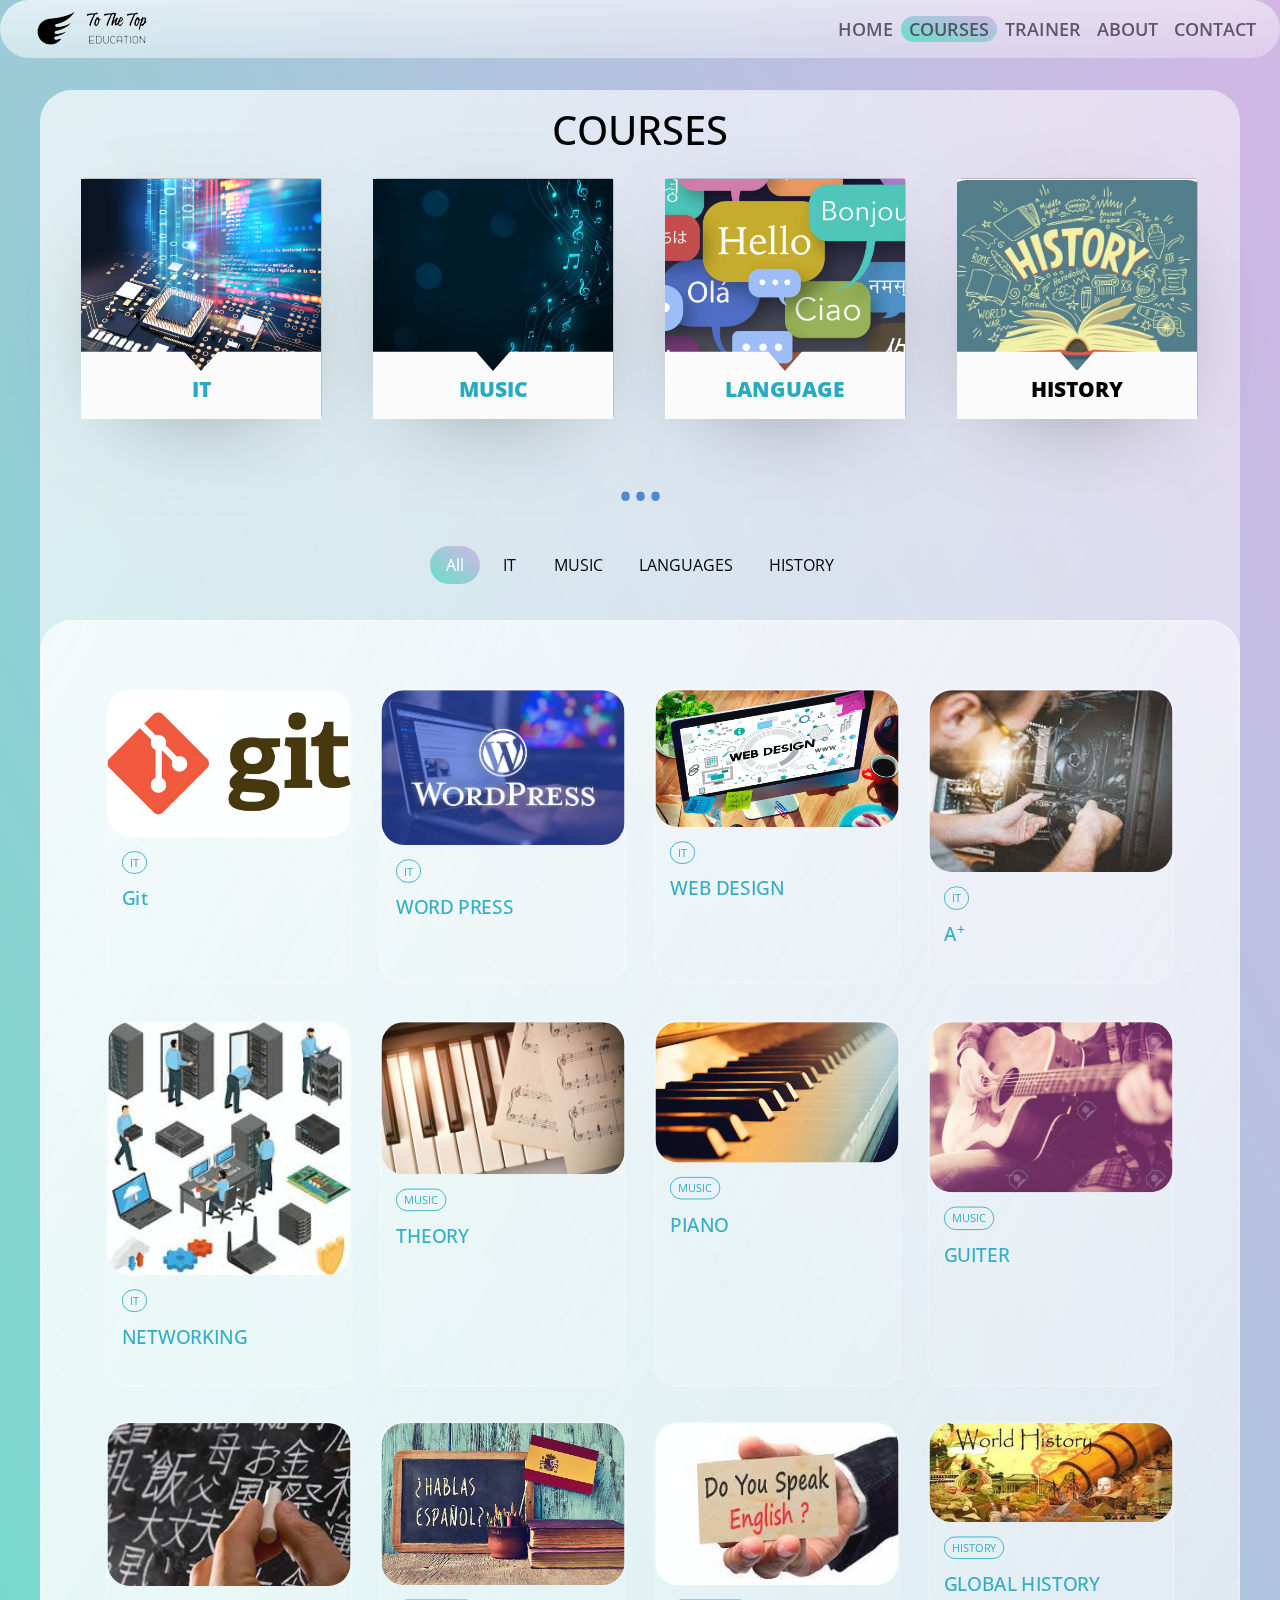
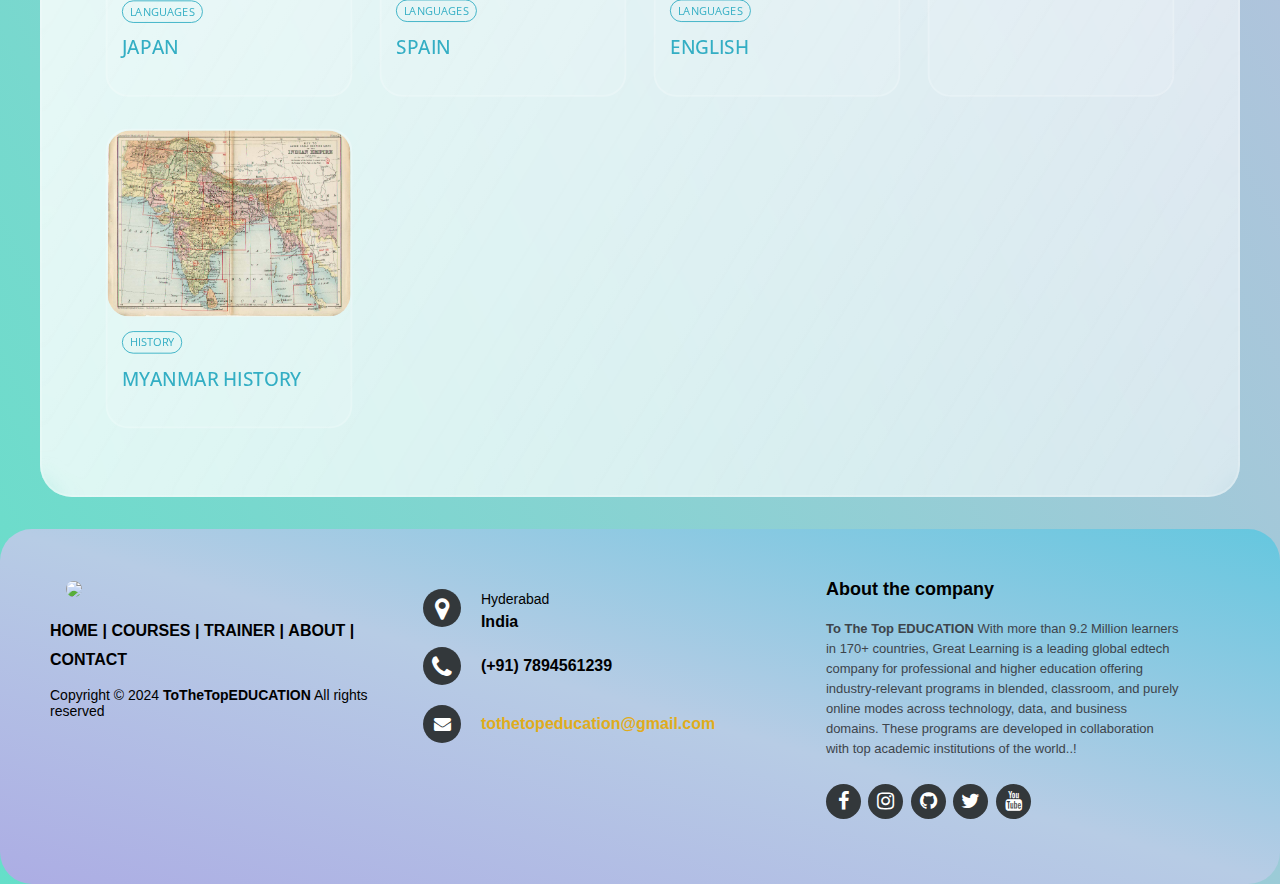
==== course/index.html @ d1121131 "Add files via upload" ====
<!DOCTYPE html>
<html lang="en">
<head>
    <meta name="viewport" content="width=device-width, initial-scale=1, shrink-to-fit=no" charset="utf-8"><meta name="viewport" content="width=device-width, initial-scale=1, shrink-to-fit=no" charset="utf-8">
    <meta http-equiv="X-UA-Compatible" content="ie=edge">
    <link href="../assets/dist/css/bootstrap.min.css" rel="stylesheet">
    <link rel="stylesheet" href="../css/style.css">
    <link rel="stylesheet" href="../css/footer.css">
    <link rel="stylesheet" href="../css/courses.css">
    <script src="/javascript/javascript.js"></script>
    <link rel="stylesheet" href="http://maxcdn.bootstrapcdn.com/font-awesome/4.2.0/css/font-awesome.min.css">
    <link href="http://fonts.googleapis.com/css?family=Cookie" rel="stylesheet" type="text/css">
    <title>COURSES</title>
</head>
<body>

    <nav class="navbar navbar-expand-lg navbar-light sticky-top">
      <div class="imageBox">
        <div class="imageInn">
          <a href="index.html"><img src="../image/top.png" style="margin-left: 1rem;" class="logo"></a>
        </div>
        <div class="hoverImg">
          <a href="index.html"><img src="../image/Pin-on-Gifs.gif" width="100px" height="100px" style="margin-left: 1rem;"></a>
        </div>
      </div>
          
          <button class="navbar-toggler bg-light" type="button" data-toggle="collapse" data-target="#nav" aria-controls="navbarNavDropdown" aria-expanded="false" aria-label="Toggle navigation">
          <span class="navbar-toggler-icon bg-light"></span>
          </button>
          <div class="collapse navbar-collapse justify-content-end" id="nav">
            <ul class="navbar-nav">
              <li class="item"><a class="link" href="../index.html">HOME</a></li>
              <li class="item current"><a class="link" href="...course/index.html">COURSES</a></li>
              <li class="item"><a class="link" href="../trainer.html">TRAINER</a></li>
              <li class="item"><a class="link" href="../about.html">ABOUT</a></li>
              <li class="item"><a class="link" href="../contact.html">CONTACT</a></li>
            </ul>
          </div>
    </nav>
    <main >
  
          <div class="container">
            <h1 style="text-align: center;">COURSES</h1>
            <section class="card-area">

            <!-- Card: IT -->
            <section class="card-section">
                <div class="card">
                    <div class="flip-card">
                        <div class="flip-card__container">
                            <div class="card-front">
                                <div class="card-front__tp card-front__tp--IT">
                                    <img src="../image/IT.jpg" width="150%" alt="">
                                </div>

                                <div class="card-front__bt">
                                    <p class="card-front__text-view card-front__text-view--IT">
                                        IT
                                    </p>
                                </div>
                            </div>
                            <div class="card-back">
                                <video class="video__container" autoplay muted loop>
                                    <source class="video__media" src="../video/it.mp4" type="video/mp4">
                                </video>
                            </div>
                        </div>
                    </div>

                    <div class="inside-page">
                        <div class="inside-page__container">
                            <h3 class="inside-page__heading inside-page__heading--IT">
                                IT
                            </h3>
                            <p class="inside-page__text">
                              Information technology (IT) is the use of any computers,...
                            </p>
                            <a href="#" class="inside-page__btn inside-page__btn--IT">View deals</a>
                        </div>
                    </div>
                </div>
            </section>

            <!-- Card: music -->
            <section class="card-section">
                <div class="card">
                    <div class="flip-card">
                        <div class="flip-card__container">
                            <div class="card-front">
                                <div class="card-front__tp card-front__tp--music">
                                  <img src="../image/MUSIC.jpg" width="160%" alt="">
                                </div>

                                <div class="card-front__bt">
                                    <p class="card-front__text-view card-front__text-view--music">
                                        MUSIC
                                    </p>
                                </div>
                            </div>

                            <div class="card-back">
                                <video class="video__container" autoplay muted loop>
                                    <source class="video__media" src="../video/music.mp4" type="video/mp4">
                                </video>
                            </div>
                        </div>
                    </div>

                    <div class="inside-page">
                        <div class="inside-page__container">
                            <h3 class="inside-page__heading inside-page__heading--music">
                                MUSIC
                            </h3>
                            <p class="inside-page__text">
                              Music is the art of arranging sounds in time through the...
                            </p>
                            <a href="#" class="inside-page__btn inside-page__btn--music">View deals</a>
                        </div>
                    </div>
                </div>
            </section>

            <!-- Card: languages -->
            <section class="card-section">
                <div class="card">
                    <div class="flip-card">
                        <div class="flip-card__container">
                            <div class="card-front">
                                <div class="card-front__tp card-front__tp--languages">
                                  <img src="../image/language.jpg" width="160%" alt="">
                                </div>

                                <div class="card-front__bt">
                                    <p class="card-front__text-view card-front__text-view--languages">
                                        LANGUAGE
                                    </p>
                                </div>
                            </div>
                            <div class="card-back">
                                <video class="video__container" autoplay muted loop>
                                    <source class="video__media" src="../video/language.mp4" type="video/mp4">
                                </video>
                            </div>
                        </div>
                    </div>

                    <div class="inside-page">
                        <div class="inside-page__container">
                            <h3 class="inside-page__heading inside-page__heading--languages">
                                LANGUAGE
                            </h3>
                            <p class="inside-page__text">
                              Language is the use of a system of communication...
                            </p>
                            <a href="#" class="inside-page__btn inside-page__btn--languages">View deals</a>
                        </div>
                    </div>
                </div>
            </section>

            <!-- Card: history -->
            <section class="card-section">
                <div class="card">
                    <div class="flip-card">
                        <div class="flip-card__container">
                            <div class="card-front">
                                <div class="card-front__tp card-front__tp--history">
                                  <img src="../image/history.jpg" width="125%" alt="">
                                </div>

                                <div class="card-front__bt">
                                    <p class="card-front__text-view card-front__text-view--history">
                                        HISTORY
                                    </p>
                                </div>
                            </div>
                            <div class="card-back">
                                <video class="video__container" autoplay muted loop>
                                    <source class="video__media" src="../video/history.mp4" type="video/mp4">
                                </video>
                            </div>
                        </div>
                    </div>

                    <div class="inside-page">
                        <div class="inside-page__container">
                            <h3 class="inside-page__heading inside-page__heading--history">
                                HISTORY
                            </h3>
                            <p class="inside-page__text">
                              "History" is an umbrella term comprising past events... 
                            </p>
                            <a href="#" class="inside-page__btn inside-page__btn--history">View deals</a>
                        </div>
                    </div>
                </div>
            </section>
        </section>

           <hr>

        <section class="">
          <input type="radio" id="All" name="categories" value="All" checked="">
    <input type="radio" id="IT" name="categories" value="IT">
    <input type="radio" id="MUSIC" name="categories" value="MUSIC">
    <input type="radio" id="LANGUAGES" name="categories" value="LANGUAGES">
    <input type="radio" id="HISTORY" name="categories" value="HISTORY">

    <ol class="filters">
      <li>
        <label for="All">All</label>
      </li>
      <li>
        <label for="IT">IT</label>
      </li>
      <li>
        <label for="MUSIC">MUSIC</label>
      </li>
      <li>
        <label for="LANGUAGES">LANGUAGES</label>
      </li>
      <li>
        <label for="HISTORY">HISTORY</label>
      </li>
    </ol>

    <ol class="posts">
      <li class="post" data-category="IT">
        <article>
          <figure>
            <a href="#">
              <img src="../image/git.jpg" width="100%" alt="">
            </a>
            <figcaption>
              <ol class="post-categories">
                <li>
                  <a href="">IT</a>
                </li>
              </ol>
              <h2 class="post-title">
                <a href="#">Git
                </a>
              </h2>
            </figcaption>
          </figure>
        </article>
      </li>
      <li class="post" data-category="IT">
        <article>
          <figure>
            <a href="#">
              <img src="../image/Wordpress.jpg" width="100%" alt="">
            </a>
            <figcaption>
              <ol class="post-categories">
                <li>
                  <a href="">IT</a>
                </li>
              </ol>
              <h2 class="post-title">
                <a href="#">WORD PRESS
                </a>
              </h2>
            </figcaption>
          </figure>
        </article>
      </li>
      <li class="post" data-category="IT">
        <article>
          <figure>
            <a href="#">
              <img src="../image/web-design.jpg" width="100%" alt="">
            </a>
            <figcaption>
              <ol class="post-categories">
                <li>
                  <a href="">IT</a>
                </li>
              </ol>
              <h2 class="post-title">
                <a href="#">WEB DESIGN
                </a>
              </h2>
            </figcaption>
          </figure>
        </article>
      </li>
      <li class="post" data-category="IT">
        <article>
          <figure>
            <a href="#">
              <img src="../image/A+.jpg" width="100%" alt="">
            </a>
            <figcaption>
              <ol class="post-categories">
                <li>
                  <a href="">IT</a>
                </li>
              </ol>
              <h2 class="post-title">
                <a href="#">A<sup>+</sup>
                </a>
              </h2>
            </figcaption>
          </figure>
        </article>
      </li>
      <li class="post" data-category="IT">
        <article>
          <figure>
            <a href="#">
              <img src="../image/networking.jpg" width="100%" alt="">
            </a>
            <figcaption>
              <ol class="post-categories">
                <li>
                  <a href="">IT</a>
                </li>
              </ol>
              <h2 class="post-title">
                <a href="#">NETWORKING
                </a>
              </h2>
            </figcaption>
          </figure>
        </article>
      </li>
      <li class="post" data-category="MUSIC">
        <article>
          <figure>
            <a href="#">
              <img src="../image/theory.jpg" width="100%" alt="">
            </a>
            <figcaption>
              <ol class="post-categories">
                <li>
                  <a href="">MUSIC</a>
                </li>
              </ol>
              <h2 class="post-title">
                <a href="#">THEORY
                </a>
              </h2>
            </figcaption>
          </figure>
        </article>
      </li>
      <li class="post" data-category="MUSIC">
        <article>
          <figure>
            <a href="#">
              <img src="../image/piano.jpg" width="100%" alt="">       
            </a>
            <figcaption>
              <ol class="post-categories">
                <li>
                  <a href="">MUSIC</a>
                </li>
              </ol>
              <h2 class="post-title">
                <a href="#">PIANO
                </a>
              </h2>
            </figcaption>
          </figure>
        </article>
      </li>
      <li class="post" data-category="MUSIC">
        <article>
          <figure>
            <a href="#">
              <img src="../image/guiter.jpg" width="100%" alt="">
            </a>
            <figcaption>
              <ol class="post-categories">
                <li>
                  <a href="">MUSIC</a>
                </li>
              </ol>
              <h2 class="post-title">
                <a href="#">GUITER
                </a>
              </h2>
            </figcaption>
          </figure>
        </article>
      </li>
      <li class="post" data-category="LANGUAGES">
        <article>
          <figure>
            <a href="#">
              <img src="../image/japan.jpg" width="100%" alt="">
            </a>
            <figcaption>
              <ol class="post-categories">
                <li>
                  <a href="">LANGUAGES</a>
                </li>
              </ol>
              <h2 class="post-title">
                <a href="#">JAPAN
                </a>
              </h2>
            </figcaption>
          </figure>
        </article>
      </li>
      <li class="post" data-category="LANGUAGES">
        <article>
          <figure>
            <a href="#">
              <img src="../image/spain.jpg" width="100%" alt="">
            </a>
            <figcaption>
              <ol class="post-categories">
                <li>
                  <a href="">LANGUAGES</a>
                </li>
              </ol>
              <h2 class="post-title">
                <a href="#">SPAIN
                </a>
              </h2>
            </figcaption>
          </figure>
        </article>
      </li>
      <li class="post" data-category="LANGUAGES">
        <article>
          <figure>
            <a href="#">
              <img src="../image/english.jpg" width="100%" alt="">
            </a>
            <figcaption>
              <ol class="post-categories">
                <li>
                  <a href="">LANGUAGES</a>
                </li>
                <li>
              </ol>
              <h2 class="post-title">
                <a href="#">ENGLISH
                </a>
              </h2>
            </figcaption>
          </figure>
        </article>
      </li>
      <li class="post" data-category="HISTORY">
        <article>
          <figure>
            <a href="#">
              <img src="../image/global-history.jpg" width="100%" alt="">
            </a>
            <figcaption>
              <ol class="post-categories">
                <li>
                  <a href="">HISTORY</a>
                </li>
                <li>
              </ol>
              <h2 class="post-title">
                <a href="#">GLOBAL HISTORY
                </a>
              </h2>
            </figcaption>
          </figure>
        </article>
      </li>
      <li class="post" data-category="HISTORY">
        <article>
          <figure>
            <a href="#">
              <img src="../image/myanmar-history.jpg" width="100%" alt="">
            </a>
            <figcaption>
              <ol class="post-categories">
                <li>
                  <a href="">HISTORY</a>
                </li>
              </ol>
              <h2 class="post-title">
                <a href="#">MYANMAR HISTORY
                </a>
              </h2>
            </figcaption>
          </figure>
        </article>
      </li>
    </ol>
        </section>
          </div>
            
    </main>
</body>
    <footer class="footer-distributed">

            <div class="footer-left">
              <a href="index.html"><img src="../image/TOP.png" style="margin-left: 1rem;"></a>
    
                <p class="footer-links">
                    <a href="index.html">HOME</a>
                    |
                    <a href="courses.html">COURSES</a>
                    |
                    <a href="trainer.html">TRAINER</a>
                    |
                    <a href="about.html">ABOUT</a>
                    |
                    <a href="contact.html">CONTACT</a>
                </p>
    
                <p class="footer-company-name">Copyright © 2024 <strong>ToTheTopEDUCATION</strong> All rights reserved</p>
            </div>
    
            <div class="footer-center">
                <div class="center-link">
                    <a href="#"><i class="fa fa-map-marker"></i></a>
                    <p><span>Hyderabad</span>
                        India</p>
                </div>
    
                <div class="center-link">
                    <a href="tel:+95975125012"><i class="fa fa-phone"></i></a>
                    <p>(+91) 7894561239 </p>
                </div>
                <div class="center-link">
                    <a href="mailto:tothetopeducation@gmail.com"><i class="fa fa-envelope"></i></a>
                    <p><a href="mailto:tothetopeducation@gmail.com">tothetopeducation@gmail.com</a></p>
                </div>
            </div>
            <div class="footer-right">
                <p class="footer-company-about">
                    <span>About the company</span>
                    <strong>To The Top EDUCATION</strong> With more than 9.2 Million learners in 170+ countries, Great Learning is a leading global edtech company for professional and higher education offering industry-relevant programs in blended, classroom, and purely online modes across technology, data, and business domains. These programs are developed in collaboration with top academic institutions of the world..!
                </p>
                <div class="footer-icons">
                    <a href="#"><i class="fa fa-facebook"></i></a>
                    <a href="#"><i class="fa fa-instagram"></i></a>
                    <a href="#"><i class="fa fa-github"></i></a>
                    <a href="#"><i class="fa fa-twitter"></i></a>
                    <a href="#"><i class="fa fa-youtube"></i></a>
                </div>
            </div>
        </footer>

<script src="https://code.jquery.com/jquery-3.5.1.slim.min.js" integrity="sha384-DfXdz2htPH0lsSSs5nCTpuj/zy4C+OGpamoFVy38MVBnE+IbbVYUew+OrCXaRkfj" crossorigin="anonymous"></script>
<script src="https://cdn.jsdelivr.net/npm/bootstrap@4.6.0/dist/js/bootstrap.bundle.min.js" integrity="sha384-Piv4xVNRyMGpqkS2by6br4gNJ7DXjqk09RmUpJ8jgGtD7zP9yug3goQfGII0yAns" crossorigin="anonymous"></script>
</html>
---- css/style.css ----
* {
    margin: 0;
    padding: 0;
    box-sizing: border-box;
}

body {
    min-height: 100vh;
    background: linear-gradient(to right top, #65dfc9, #d2b7e5);
}
.link {
    padding-left: 0.5rem;
    padding-right: 0.5rem;
    color: #3f3649;
    font-size: 1.1rem;
    font-weight: 600;
    opacity: 0.8;
}
.link:hover {
    text-decoration: none;
    background-color: #d2b7e5;
    color: rgb(14, 13, 13);
    display: flex;
    min-height: 3vh;
    background: linear-gradient(to right top, #65dfc9, #d2b7e5);
    border-radius: 2rem;
    box-sizing: border-box;
  box-shadow:  8px 8px 8px #0E0D1F,15px 15px 15px #6cdbeb;

}
.navbar {
    background: linear-gradient(to right bottom, rgba(255, 255, 255,0.7), rgba(255, 255, 255, 0.3));
    border-radius: 2rem;
}
.current {
    background: linear-gradient(to right top, #65dfc9, #d2b7e5);
    border-radius: 2rem;
}
main {
  margin-top: 2rem;
}
/* .container{
    background: white;
    margin-top: 2rem;
    min-height: 100vh;
    width: 100%;
    background: linear-gradient(to right bottom, rgba(255, 255, 255,0.7), rgba(255, 255, 255, 0.3));
    border-radius: 2rem;
    backdrop-filter: blur(2rem);
} */
.imageBox {
  position: relative;
  float: left;
}

.imageBox .hoverImg {
  position: absolute;
  left: 0;
  top: 0;
  display: none;
}

.imageBox:hover .hoverImg {
  display: block;
}
/*-------------------------About---------------------------*/
.edu-image{
  background: white;
  margin-top: 2rem;
  min-height: 100vh;
  width: 100%;
  background: linear-gradient(to right bottom, rgba(255, 255, 255,0.7), rgba(255, 255, 255, 0.3));
  border-radius: 2rem;
  backdrop-filter: blur(2rem);

}

.all-image {
  padding-bottom: 20px;
  position: relative;
  margin-top: 20px;
}
.all-image .single-img {
  position: relative;
  margin-bottom: 20px;
  overflow: hidden;
}
.all-image .single-img .img-thumb {
  height: 410px;
}
.all-image .single-img .img-thumb img {
  width: 100%;
  height: 100%;
}
.edu-image{
  background: white;
  margin-top: 2rem;
  min-height: 100vh;
  width: 100%;
  background: linear-gradient(to right bottom, rgba(255, 255, 255,0.7), rgba(255, 255, 255, 0.3));
  border-radius: 2rem;
  backdrop-filter: blur(2rem);
}


/*-------------------------Contact---------------------------*/
.con-body::before{
  content: '';
  position: absolute;
  height: 100%;
  width: 100%;
  left: 0;
  top: 0;
  background: #b185db;
  /* clip-path: polygon(84% 8%, 100% 20%, 50% 100%, 110% 80%); */
}
.container2{
  background: white;
  background: linear-gradient(to right bottom, rgba(255, 255, 255,0.7), rgba(255, 255, 255, 0.3));
  border-radius: 2rem;
  backdrop-filter: blur(2rem);
  border-radius: 2rem;
  margin: 0 20px;
  box-shadow: 0 5px 10px rgba(0, 0, 0, 0.15);
}
.container2 .content{
  display: flex;
  align-items: center;
  justify-content: space-between;
  
}
.content .image-box{
  max-width: 55%;
}
.content .image-box img{
  width: 100%;
}
.content .topic{
  font-size: 2rem;
  font-weight: 500;
  color: #394d5f;
}
.content form{
  width: 40%;
  margin-right: 30px;
}
.content .input-box{
  height: 50px;
  width: 100%;
  margin: 16px 0;
  position: relative;
}
.content .input-box input{
  position: absolute;
  height: 100%;
  width: 100%;
  border-radius: 6px;
  font-size: 16px;
  outline: none;
  padding-left: 16px;
  background: #c7d3e9;
  border: 2px solid transparent;
  transition: all 0.3s ease;
}
.content .input-box input:focus,
.content .input-box input:valid{
  border-color: #8face2;
  background-color: #c7d3e9;
}
.content .input-box label{
  position: absolute;
  left: 18px;
  top: 50%;
  color: #5a7d9b;
  font-size: 15px;
  pointer-events: none;
  transform: translateY(-50%);
  transition: all 0.3s ease;
}
.content .input-box input:focus ~ label,
.content .input-box input:valid ~ label{
  top: 0;
  left: 12px;
  display: 14px;
  color: #fff;
  background: #8face2;
  font-size: 12PX;
}
.content .message-box{
  min-height: 100px;
  position: relative;
}
.content .message-box textarea{
  position: absolute;
  height: 100%;
  width: 100%;
  resize: none;
  background: #c4d3ee;
  border: 2px solid transparent;
  border-radius: 6px;
  outline: none;
  border-color: #b9caeb;
  transition all 0.3s ease;
}

.content .message-box textarea:focus{
  border-color: #aabfe6;
}

.content .message-box label{
  position: absolute;
  font-size: 16px;
  color:#8face2;
  left: 18px;
  top: 6px;
  pointer-events: none;
  transition: all 0.3s ease;
}

.content .message-box textarea:focus ~ label{
  left: 12px;
  top: -10px;
  color:#fff;
  font-size: 12px;
  background: #8face2;
}

.content .input-box input[type="submit"]{
  color: #fff;
  background: #8fafcc;
  padding-left: 0;
  font-size: 18px;
  font-weight: 500;
  cursor: pointer;
  letter-spacing: 1px;
  transition: all 0.3s ease;
  border-color: none;
}

.content .input-box input[type="submit"]:hover{
  background-color: rgb(81, 100, 126);
}

@media (max-width:1000px) {
  .content .image-box{
    max-width: 70%;
  }
  .content{
    padding: 10px 0;
  }
}

@media (max-width:900px) {
  .content .image-box{
    display: none;
  }
  .content form{
    width: 100%;
    margin-left: 30px;
  }
}

.contact .icons-container{
  gap:2rem;
  padding-bottom: 9%;
  padding-top: 9%;
}

.icons-container .icons:hover{
  box-shadow: 12px 12px 2px 1px rgba(79, 79, 212, 0.2);
  /* transform: translateY(10px) scale(0.5); */
  transition: 0.8s;
}
.contact .icons-container .icons{
  padding: 2rem;
  text-align: center;
  border: outset;
  border-radius: 1.5rem;
  size: 1ch;
}

.contact .icons-container .icons i{
  height: 5rem;
  width: 6rem;
  line-height: 6rem;
  font-size: 5rem;
}

.contact .icons-container .icons h3{
  padding: 1rem 0;
  font-size: 1.3rem;
}

.contact .icons-container .icons p{
  color:var(--light-color);
  line-height: 1.8;
  font-size: 1rem;
}
/* section{
  padding:2rem 9%;
  position: cover;
} */
@media (max-width:1000px) {
  .icons-container .icons{
    max-width: 70%;
    margin-left: 77px;
  }
}

/*----------------------------------Trainer---------------------------*/

/* .our-team {
  padding: 30px 0px 100px;
  margin-bottom: 30px; */
  /* background-color: rgb(192, 215, 224); */
  /* text-align: center;
  overflow: hidden;
  position: relative;
  border-radius: 1.5rem;
  border: outset;
}

.our-team .picture {
  display: inline-block;
  height: 130px;
  width: 130px;
  margin-bottom: 50px;
  z-index: 1;
  position: relative;
}

.our-team .picture::before {
  content: "";
  width: 100%;
  height: 0;
  border-radius: 500%;
  background-color: #63788b;
  position: absolute;
  bottom: 135%;
  right: 0;
  left: 0;
  opacity: 0.9;
  transform: scale(3);
  transition: all 0.3s linear 0s;
}

.our-team:hover .picture::before {
  height: 100%;
}

.our-team .picture::after {
  content: "";
  width: 100%;
  height: 100%;
  border-radius: 50%;
  background-color: #63788b;
  position: absolute;
  top: 0;
  left: 0;
  z-index: -1;
}

.our-team .picture img {
  width: 100%;
  height: auto;
  border-radius: 50%;
  transform: scale(1);
  transition: all 0.9s ease 0s;
}

.our-team:hover .picture img {
  box-shadow: 0 0 0 18px rgb(192, 215, 224);
  transform: scale(0.7);
}

.our-team .title {
  display: block;
  font-size: 14px;
  color: #63788b;
  text-transform: capitalize;
}

.our-team .social {
  width: 100%;
  padding: 0;
  margin: 0;
  background-color:#63788b;
  position: absolute;
  bottom: -100px;
  left: 0;
  transition: all 0.5s ease 0s;
}

.our-team:hover .social {
  bottom: 0;
}

.our-team .social li {
  display: inline-block;
}

.our-team .social li a {
  display: block;
  padding: 10px;
  font-size: 17px;
  color: white;
  transition: all 0.3s ease 0s;
  text-decoration: none;
}

.our-team .social li a:hover {
  color: #63788b;
  background-color: rgb(192, 215, 224);
} */
.top-trainer{
  height: 14rem;
  text-align: center;
  padding-top: 60px;
  color: #5a7d9b;
  font-size: 2.5rem;
  padding-bottom: 0rem;
}

.quote-trainer{
  margin-bottom:1rem;
  text-align: center;
  font-size: medium;
  color: #5a7d9b;
}

#trainer-icon{
  color:#0E0D1F;
  size: 30px;
  color: linear-gradient(to right top, #65dfc9, #d2b7e5);
}

/* .trainer{
  width: 100%;
  height: 100vh;
  display: flex;
  align-items: center;
  background-color: #eee;
  border-radius: 1.5rem;
} */

.blog-post{
  width: 100%;
  max-width: 100%;
  padding-top: 2rem;
  margin-top: 5rem;
  margin-bottom: 7.5rem;
  background-color: #fff;
  box-shadow: 0 1.4rem 6rem rgba(117, 126, 248, 0.699);
  display: flex;
  align-items: center;
  border-radius: .9rem;
}

.blog-post_img{
  min-width: 23rem;
  max-width: 25rem;
  height: 20rem;
  transform: translateX(-8rem);
  position: relative;
  
}

.blog-post_img img{
  width: 398px;
  height: 300px;
 object-fit: cover;
 display: block;
 border-radius: 4.5rem;
 padding-left: 50px;
 padding-right: 50px;
 padding-top: 50px;
 padding-bottom: 50px;
 /* margin-top: -10px; */
 /* padding-top: 30px; */
 
}

.blog-post_img::before{
  content: '';
  /* width: 100%;
  height: 100%; */
  /* position: absolute;
  background: linear-gradient(to right, rgba(79, 172, 254, .8), rgba(0, 242, 254, .8));
  box-shadow: .5rem, .5rem 3rem 1px rgba(0,0,0,.05); */
  border-radius: .8rem;
}

.blog-post_date span{
  display: block;
  color: rgba(0, 0, 0, 0.5));
  font-size: 1.1rem;
  /* font-family: mo; */
  font-weight: 600;
  margin: .5rem 0 .5rem;
  /* margin-top: -5rem; */
}

.blog-post_title{
  font-size: 1.5rem;
  margin: 1rem 0 2rem;
  text-transform: uppercase;
  color: #4e6db1;
  /* font-family: 'Courier New', Courier, monospace; */
  
}

.blog-post_text{
  margin-bottom: 1rem;
  margin-top:-1rem;
  font-size: 1rem;
  color: rgba(0,0,0,.7);
  padding-right: 5rem;
  
}
  

.blog-post_cta{
  display: inline-block;
  padding: 0.5rem 0.5rem;
  letter-spacing: px;
  text-transform: uppercase;
  font-size: 0.8rem;
  color: #5a4966;
  background-image: linear-gradient(to right top, #65dfc9, #d2b7e5);
  border-radius: .8rem;
  text-decoration: none;
  font-weight: 700;
  font-family: -apple-system, BlinkMacSystemFont, 'Segoe UI', Roboto, Oxygen, Ubuntu, Cantarell, 'Open Sans', 'Helvetica Neue', sans-serif;
}

.blog-post_cta:hover{
  background-image:linear-gradient(to right top, #d2b7e5, #65dfc9);
  text-decoration: none;
}

@media screen and (max-width: 1068px){
  .blog-post{
    max-width: 50rem;
  }
  .blog-post_img{
    min-width: 20rem;
    max-width: 20rem;
  }
}

@media screen and (max-width: 868px){
  .blog-post{
   min-width: rem ;
   /* padding-top: 2rem; */
  }
}

@media screen and (max-width: 768px){
  .blog-post{
    padding: 2.5rem;
    flex-direction: column;
  }

  .blog-post_img{
    min-width: 100%;
    max-width: 100%;
    transform: translate(0, -8rem);
   
  }
  .blog-post_img img{
    width: 100%;
    height: auto;
    
  }

  .blog-post_date span{
    margin-top: -10rem;
  }
}
---- css/footer.css ----
@import url('http://fonts.googleapis.com/css?family=Open+Sans:400,700');

@media (max-height:800px) {
    footer {
        position: static;
    }
}

.footer-distributed {
  /* background: linear-gradient(to right bottom, rgba(255, 255, 255,0.7), rgba(255, 255, 255, 0.3)); */
  background: linear-gradient(to left bottom , #65c7df, #b7cce5, #acade4);
    box-sizing: border-box;
    width: 100%;
    text-align: left;
    font: bold 16px sans-serif;
    padding: 50px 50px 60px 50px;
    margin-top: 2rem;
    border-radius: 2rem;
}

.footer-distributed .footer-left, .footer-distributed .footer-center, .footer-distributed .footer-right {
    display: inline-block;
    vertical-align: top;
}

/* Footer left */

.footer-distributed .footer-left {
    width: 30%;
}

.footer-distributed h3 {
    color: #000;
    font: normal 36px 'Cookie', cursive;
    margin: 0;
}


.footer-distributed h3 span {
    color: #e0ac1c;
}

/* Footer links */

.footer-distributed .footer-links {
    color: #000;
    margin: 20px 0 12px;
}

.footer-distributed .footer-links a {
    display: inline-block;
    line-height: 1.8;
    text-decoration: none;
    color: inherit;
}

.footer-distributed .footer-company-name {
    color: #000;
    font-size: 14px;
    font-weight: normal;
    margin: 0;
}

/* Footer Center */

.footer-distributed .footer-center {
    width: 35%;
}

.footer-distributed .footer-center i {
    background-color: #33383b;
    color: #ffffff;
    font-size: 25px;
    width: 38px;
    height: 38px;
    border-radius: 50%;
    text-align: center;
    line-height: 42px;
    margin: 10px 15px;
    vertical-align: middle;
}

.footer-distributed .footer-center i.fa-envelope {
    font-size: 17px;
    line-height: 38px;
}

.footer-distributed .footer-center p {
    display: inline-block;
    color: #000;
    vertical-align: middle;
    margin: 0;
}

.footer-distributed .footer-center p span {
    display: block;
    font-weight: normal;
    font-size: 14px;
    line-height: 2;
}

.footer-distributed .footer-center p a {
    color: #e0ac1c;
    text-decoration: none;
    ;
}
.fa fa-map-marker .fa fa-phone .fa fa-envelope .center-link:hover {
  color: red;
}
/* Footer Right */

.footer-distributed .footer-right {
    width: 30%;
}

.footer-distributed .footer-company-about {
    line-height: 20px;
    color: #3d444b;
    font-size: 13px;
    font-weight: normal;
    margin: 0;
}

.footer-distributed .footer-company-about span {
    display: block;
    color: #000;
    font-size: 18px;
    font-weight: bold;
    margin-bottom: 20px;
}

.footer-distributed .footer-icons {
    margin-top: 25px;
}

.footer-distributed .footer-icons a {
    display: inline-block;
    width: 35px;
    height: 35px;
    cursor: pointer;
    background-color: #33383b;
    border-radius: 2px;
    font-size: 20px;
    color: #ffffff;
    text-align: center;
    line-height: 35px;
    margin-right: 3px;
    margin-bottom: 5px;
    border-radius: 2rem;
}

.footer-distributed .footer-icons a:hover {
    color: #000;
  background-color: #6cdbeb;
}
.footer-links a:hover {
    color: #6cdbeb;
}

@media (max-width: 880px) {
    .footer-distributed .footer-left, .footer-distributed .footer-center, .footer-distributed .footer-right {
        display: block;
        width: 100%;
        margin-bottom: 40px;
        text-align: center;
    }
    .footer-distributed .footer-center i {
        margin-left: 0;
    }
}
---- css/courses.css ----
body {
    box-sizing: border-box;
    font-family: 'Open Sans', sans-serif;
    position: relative;
    color: var(--black);
  }
.card-front__heading {
    font-size: 1.5rem;
    margin-top: .25rem;
  }
  
.container {
    background: white;
    background: linear-gradient(to right bottom, rgba(255, 255, 255,0.7), rgba(255, 255, 255, 0.3));
    border-radius: 2rem;
    backdrop-filter: blur(2rem);
    border-radius: 2rem;
    padding: 1rem 0 1rem 0;
  }

  .inside-page__heading { 
    padding-bottom: 1rem; 
    width: 100%;
  }

  .inside-page__heading,
  .card-front__text-view {
    font-size: 1.3rem;
    font-weight: 800;
    margin-top: .2rem;
  }
  
  .inside-page__heading--IT,
  .card-front__text-view--IT { color: #2aaac1; }
  
  .inside-page__heading--music,
  .card-front__text-view--music { color: #2aaac1; }
  
  .inside-page__heading--languages,
  .card-front__text-view--languages { color: #2aaac1; }
  
  .inside-page__heading--history,
  .card-front__text-view--camping { color: #2aaac1; }
  

  
  .card-front__tp { color: #fafbfa; }
  

  .card-front__text-price {
    font-size: 1.2rem;
    margin-top: -.2rem;
  }

  .inside-page__text {
    color: #333;
  }

  .card-front__icon {
    fill: #fafbfa;
    font-size: 3vw;
    height: 3.25rem;
    margin-top: -.5rem;
    width: 3.25rem;
  }
 
  .inside-page__btn {
    background-color: transparent;
    border: 3px solid;
    border-radius: .5rem;
    font-size: 1.2rem;
    font-weight: 600;
    overflow: hidden;
    padding: .7rem .75rem;
    position: relative;
    text-decoration: none;
    transition: all .3s ease;
    width: 90%;
    z-index: 10;
  }
  
  .inside-page__btn::before { 
    content: "";
    height: 100%;
    left: 0;
    position: absolute;
    top: 0;
    transform: scaleY(0);
    transition: all .3s ease;
    width: 100%;
    z-index: -1;
  }
  
  .inside-page__btn--IT { 
    border-color: #279eb2;
    color: #279eb2;
  }
  
  .inside-page__btn--IT::before { 
    background-color: #279eb2;
  }
  
  .inside-page__btn--music { 
    border-color: #279eb2;
    color: #279eb2;
  }
  
  .inside-page__btn--music::before { 
    background-color: #279eb2;
  }
  
  .inside-page__btn--languages { 
    border-color: #279eb2;
    color: #279eb2;
  }
  
  .inside-page__btn--languages::before { 
    background-color: #279eb2;
  }
  
  .inside-page__btn--history { 
    border-color: #279eb2;
    color: #279eb2;
  }
  
  .inside-page__btn--history::before { 
    background-color: #279eb2;
  }
  
  .inside-page__btn:hover { 
    color: #fafbfa;
    text-decoration: none;
  }
  
  .inside-page__btn:hover::before { 
    transform: scaleY(1);
  }

  .main {
    background: linear-gradient(
      to bottom right,
      #eee8dd,
      #e3d9c6
    );
    display: flex;
    flex-direction: column;
    justify-content: center;
    height: 100vh;
    width: 100%;
  }
  .card-area {
    align-items: center;
    display: flex;
    flex-wrap: nowrap;
    height: 100%;
    justify-content: space-evenly;
    padding: 1rem;
  }

  .card-section {
    align-items: center;
    display: flex;
    height: 100%;
    justify-content: center;
    width: 100%;
  }
 
  .card {
    background-color: rgba(0,0,0, .05);
    box-shadow: -.1rem 1.7rem 6.6rem -3.2rem rgba(0,0,0,0.5);
    height: 15rem;
    position: relative;
    transition: all 1s ease;
    width: 15rem;
  }
 
  .flip-card {
    height: 15rem;
    perspective: 100rem;
    position: absolute;
    right: 0;
    transition: all 1s ease;
    visibility: hidden;
    width: 15rem;
    z-index: 100;
  }

  .flip-card > * {
    visibility: visible;
  }
  
  .flip-card__container {
    height: 100%;
    position: absolute;
    right: 0;
    transform-origin: left;
    transform-style: preserve-3d;
    transition: all 1s ease;
    width: 100%;
  }
  
  .card-front,
  .card-back {
    backface-visibility: hidden;
    height: 100%;
    left: 0;
    position: absolute;
    top: 0;
    width: 100%;
  }

  .card-front {
    background-color: #fafbfa;
    height: 15rem;
    width: 15rem;
  }
 
  .card-front__tp {
    align-items: center;
    clip-path: polygon(0 0, 100% 0, 100% 90%, 57% 90%, 50% 100%, 43% 90%, 0 90%);
    display: flex;
    flex-direction: column;
    height: 12rem;
    justify-content: center;
    padding: .75rem;
  }
  

  .card-front__bt {
    align-items: center;
    display: flex;
    justify-content: center;
  }
 
  .card-back {
    background-color: #fafbfa;
    transform: rotateY(180deg);
  }
 
  .video__container {
    clip-path: polygon(0% 0%, 100% 0%, 90% 50%, 100% 100%, 0% 100%);
    height: auto;
    min-height: 100%;
    object-fit: cover;
    width: 100%;
  }
 
  .inside-page {
    background-color: #fafbfa;
    box-shadow: inset 20rem 0px 5rem -2.5rem rgba(0,0,0,0.25);
    height: 100%;
    padding: 1rem;
    position: absolute;
    right: 0;
    transition: all 1s ease;
    width: 15rem;
    z-index: 1;
  }
  
  .inside-page__container {
    align-items: center;
    display: flex;
    flex-direction: column;
    height: 100%;
    text-align: center; 
    width: 100%;
  }
 
  .card:hover {
    box-shadow:
    -.1rem 1.7rem 6.6rem -3.2rem rgba(0,0,0,0.75);
    width: 30rem;
  }
 
  .card:hover .flip-card__container {
    transform: rotateY(-180deg);
  }
 
  .card:hover .inside-page {
    box-shadow: inset 1rem 0px 5rem -2.5rem rgba(0,0,0,0.1);
  }

  @media (max-width:900px) {
    .card-section{
      display: none;
    }
    
  }

  ol {
    list-style: none;
  }
  
  a {
    text-decoration: none;
    color: #2aaac1;
  }
  a:hover {
    color: #111;
    text-decoration: none;
  }

  .author-archive {
    padding: 1.5rem;
  }
  
  .container {
    max-width: 1200px;
    margin: 0 auto;
  }
  .heading-champions {
    font-weight: 1000;
    font-size: 4vw;
    font-style: italic;
    border-left: 2px solid #4AC5F2;
    height:auto;
    text-transform: capitalize;
    margin-bottom: 2rem;
  }
  
  input[type="radio"] {
    position: absolute;
    left: -9999px;
  }
  
  .post {
    transform: scale(0.9); 
    transition: transform 0.2s;
  }
  .post:hover { 
    transform: scale(1);
    box-sizing: border-box;
    box-shadow:  10px 10px 10px #0E0D1F,20px 20px 20px #4AC5F2;
  }
  
  .filters {
    text-align: center;
    margin-bottom: 2rem;
  }
  
  .filters * {
    display: inline-block;
  }
  
  .filters label {
    padding: 0.5rem 1rem;
    margin-bottom: 0.25rem;
    border-radius: 2rem;
    min-width: 50px;
    line-height: normal;
    cursor: pointer;
    transition: all 0.1s;
  }
  
  .filters label:hover {
    background: linear-gradient(to right top, #65dfc9, #d2b7e5);;
  }
  
  
  /* FILTERED ELEMENTS (POSTS)
  –––––––––––––––––––––––––––––––––––––––––––––––––– */
.posts {
    display: grid;
    grid-template-columns: repeat(4, 1fr);
    padding: 50px;
    background: rgba(255, 255, 255, 0.1);
    border: 2px solid rgba(255, 255, 255, 0.2);
    backdrop-filter: blur(10px);
    border-radius: 2rem;
    margin-bottom: -1rem;
  }
  
.post {
    background: rgba(255, 255, 255, 0.1);
    border: 2px solid rgba(255, 255, 255, 0.2);
    border-radius: 25px;
    opacity: 95%;
  }
 img {
    border-radius: 25px;
}
  .posts .post-title {
    font-size: 1.3rem;
  }
  
  .posts .post-title:hover {
    text-decoration: underline;
  }
  
  .posts figcaption {
    padding: 1rem;
  }
  
  .posts .post-categories {
    margin-bottom: 0.75rem;
    font-size: 0.75rem;
  }
  
  .posts .post-categories * {
    display: inline-block;
  }
  
  .posts .post-categories li {
    margin-bottom: 0.2rem;
  }
  
  .posts .post-categories a {
    padding: 0.2rem 0.5rem;
    border-radius: 1rem;
    border: 1px solid;
    line-height: normal;
    transition: all 0.1s;
  }
  
  .posts .post-categories a:hover {
    background: #4AC5F2;
    color: var(--white);
    text-decoration: none;
  }
  
  
  /* FILTERING RULES
  –––––––––––––––––––––––––––––––––––––––––––––––––– */
  [value="All"]:checked ~ .filters [for="All"],
  [value="IT"]:checked ~ .filters [for="IT"],
  [value="MUSIC"]:checked ~ .filters [for="MUSIC"],
  [value="LANGUAGES"]:checked ~ .filters [for="LANGUAGES"],
  [value="HISTORY"]:checked ~ .filters [for="HISTORY"] {
    background: linear-gradient(to right top, #65dfc9, #d2b7e5);;
    color: var(--white);
  }
  
  [value="All"]:checked ~ .posts [data-category] {
    display: block;
  }
  
  [value="IT"]:checked ~ .posts .post:not([data-category~="IT"]),
  [value="MUSIC"]:checked ~ .posts .post:not([data-category~="MUSIC"]),
  [value="LANGUAGES"]:checked ~ .posts .post:not([data-category~="LANGUAGES"]),
  [value="HISTORY"]:checked ~ .posts .post:not([data-category~="HISTORY"]){
    display: none;
  }
  
  @media screen and (max-width: 900px) {
    .posts {
      grid-template-columns: 450px 450px;
    }
  }
  
  @media screen and (max-width: 650px) {
    html {
      font-size: 18px;
    }
  
    .posts {
      grid-template-columns: 190px 190px;
      justify-content: center;
    }
  }
 

hr {
    margin: 2rem 0 5rem 0;
    border: 0;
    text-align: center;
} 
hr:before {
    content: "\2022 \2022 \2022";
    font-size: 40px;
    color: #4F8BCA;
}
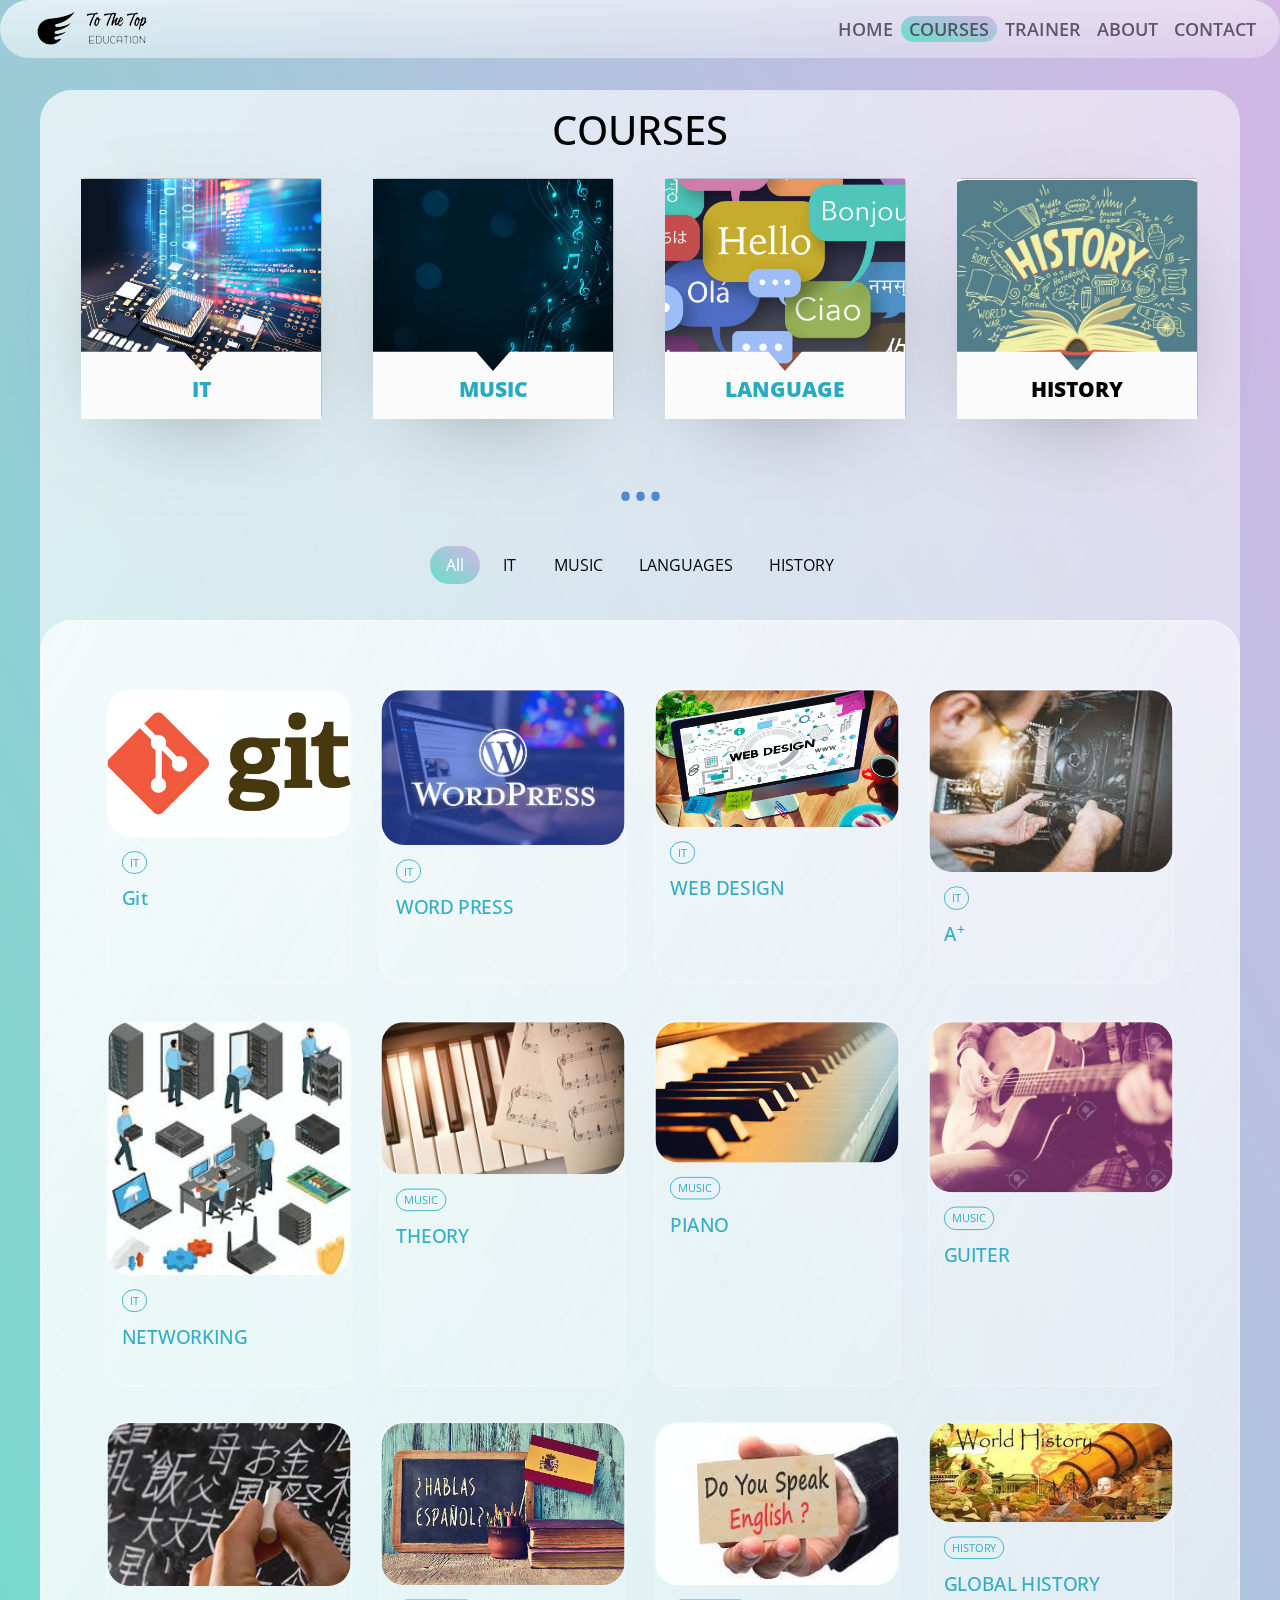
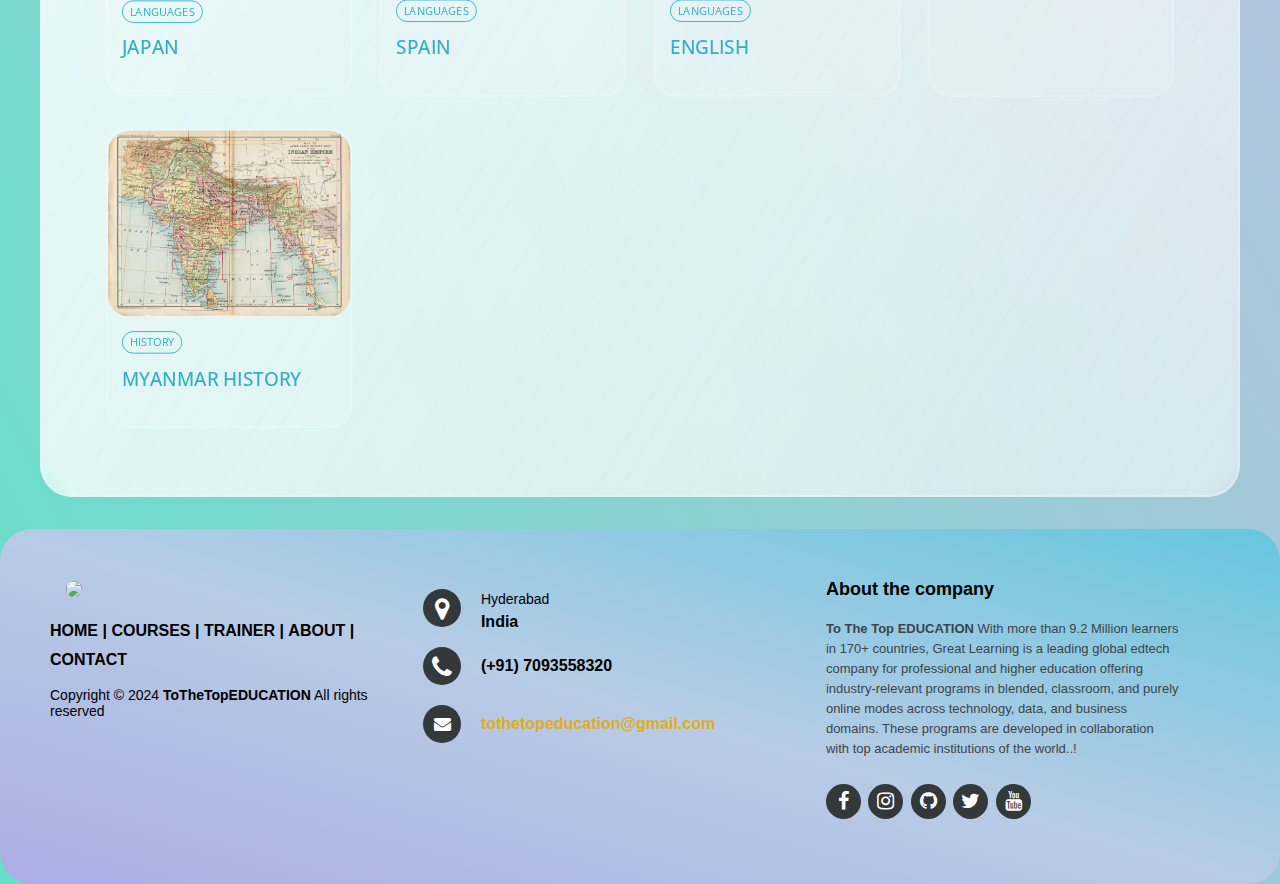
==== commit b69e7709: "Update index.html" ====
--- a/course/index.html
+++ b/course/index.html
@@ -521,8 +521,8 @@
                 </div>
     
                 <div class="center-link">
-                    <a href="tel:+95975125012"><i class="fa fa-phone"></i></a>
-                    <p>(+91) 7894561239 </p>
+                    <a href="tel:+91 7093558320"><i class="fa fa-phone"></i></a>
+                    <p>(+91) 7093558320 </p>
                 </div>
                 <div class="center-link">
                     <a href="mailto:tothetopeducation@gmail.com"><i class="fa fa-envelope"></i></a>
@@ -546,4 +546,4 @@
 
 <script src="https://code.jquery.com/jquery-3.5.1.slim.min.js" integrity="sha384-DfXdz2htPH0lsSSs5nCTpuj/zy4C+OGpamoFVy38MVBnE+IbbVYUew+OrCXaRkfj" crossorigin="anonymous"></script>
 <script src="https://cdn.jsdelivr.net/npm/bootstrap@4.6.0/dist/js/bootstrap.bundle.min.js" integrity="sha384-Piv4xVNRyMGpqkS2by6br4gNJ7DXjqk09RmUpJ8jgGtD7zP9yug3goQfGII0yAns" crossorigin="anonymous"></script>
-</html>+</html>
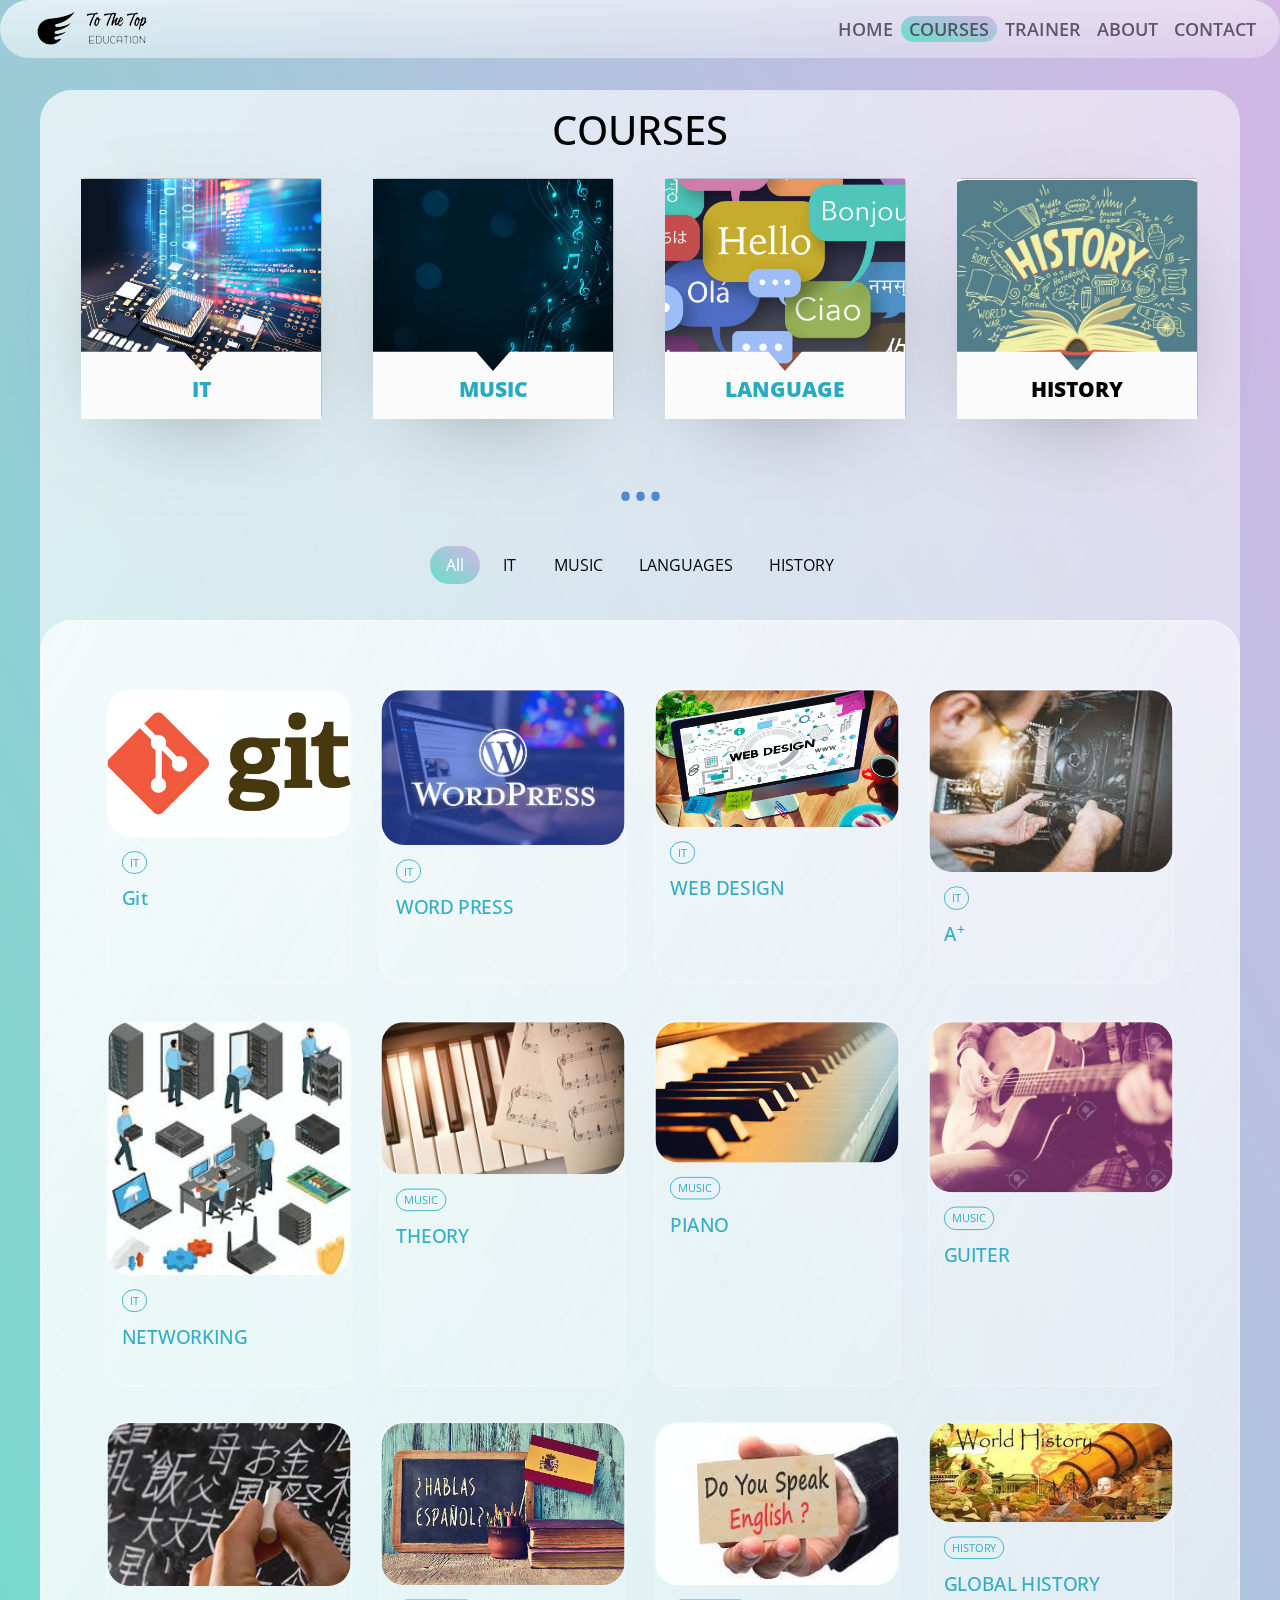
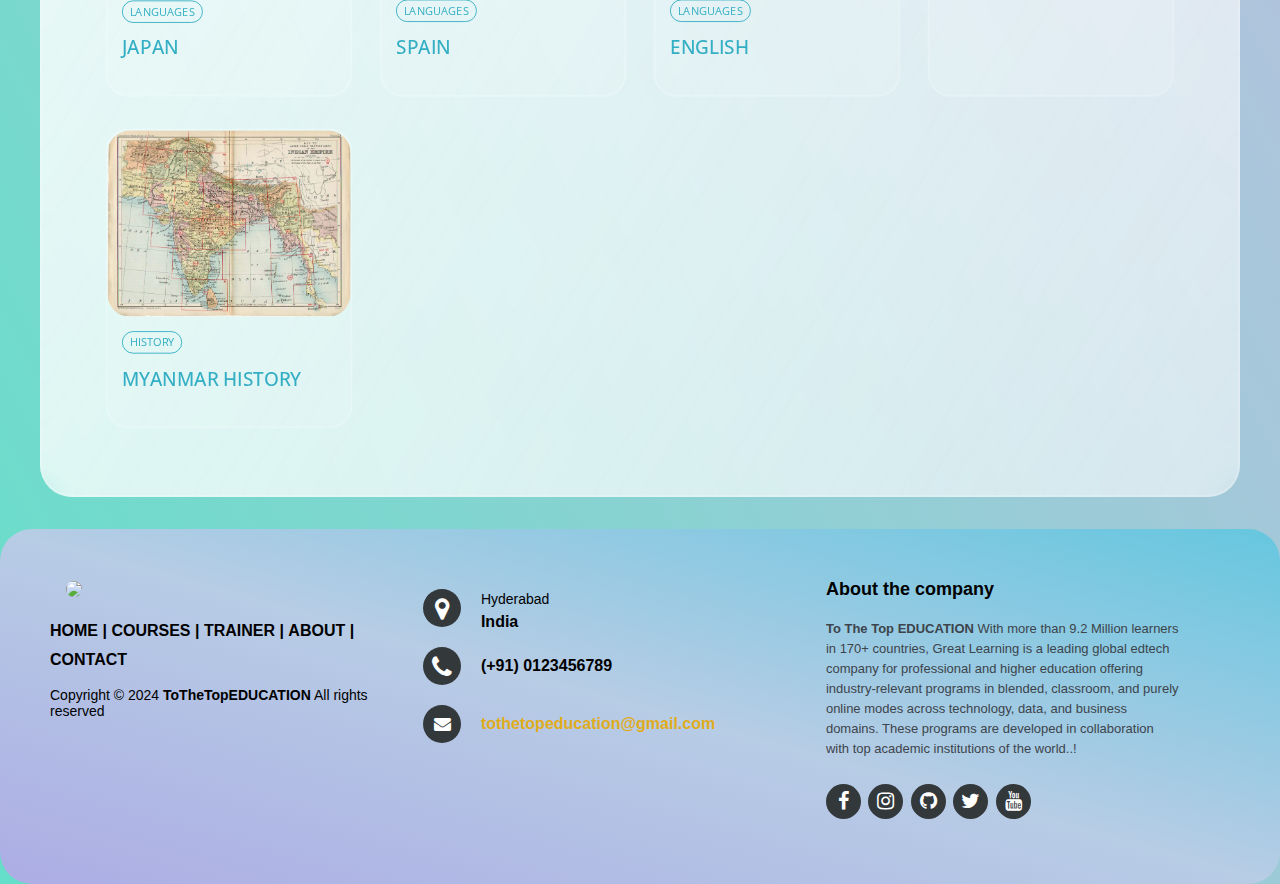
==== commit 1305a728: "Update index.html" ====
--- a/course/index.html
+++ b/course/index.html
@@ -521,8 +521,8 @@
                 </div>
     
                 <div class="center-link">
-                    <a href="tel:+91 7093558320"><i class="fa fa-phone"></i></a>
-                    <p>(+91) 7093558320 </p>
+                    <a href="tel:+91 0123456789"><i class="fa fa-phone"></i></a>
+                    <p>(+91) 0123456789 </p>
                 </div>
                 <div class="center-link">
                     <a href="mailto:tothetopeducation@gmail.com"><i class="fa fa-envelope"></i></a>
